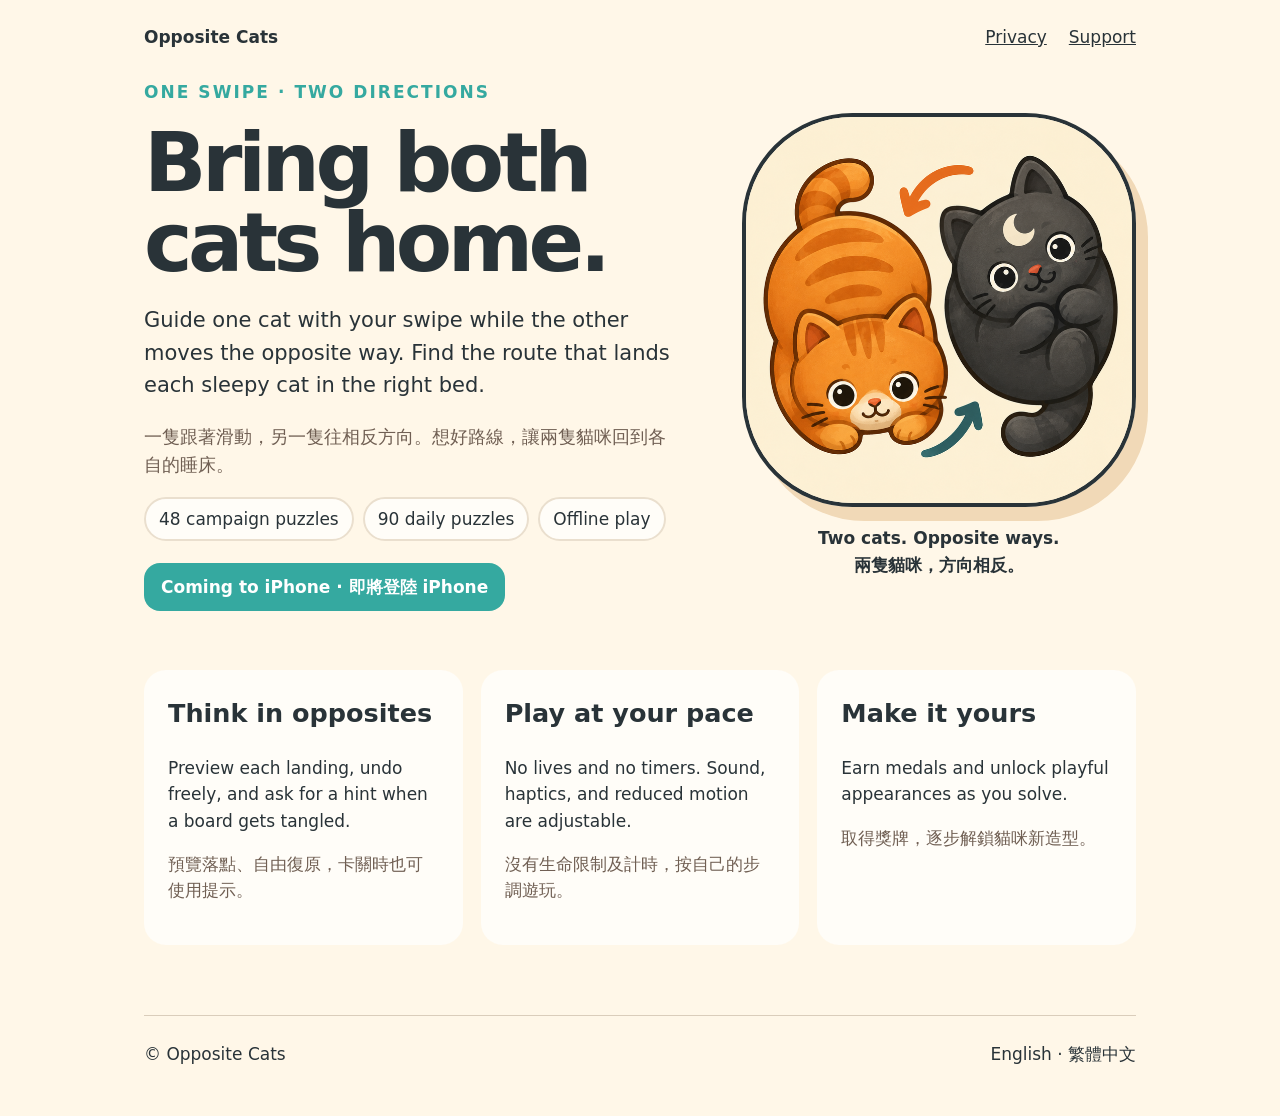
==== index.html @ fc0e81f7 "Publish Opposite Cats website" ====
<!doctype html>
<html lang="en"><head><meta charset="utf-8"><meta name="viewport" content="width=device-width,initial-scale=1">
<title>Opposite Cats</title><meta name="description" content="A cozy two-cat puzzle for iPhone."><link rel="stylesheet" href="styles.css"></head>
<body><main><nav><strong>Opposite Cats</strong><span><a href="privacy.html">Privacy</a><a href="support.html">Support</a></span></nav>
<section class="hero"><div><p class="eyebrow">ONE SWIPE · TWO DIRECTIONS</p><h1>Bring both cats home.</h1><p class="lede">Guide one cat with your swipe while the other moves the opposite way. Find the route that lands each sleepy cat in the right bed.</p><p class="zh" lang="zh-Hant">一隻跟著滑動，另一隻往相反方向。想好路線，讓兩隻貓咪回到各自的睡床。</p><div class="badges"><span>48 campaign puzzles</span><span>90 daily puzzles</span><span>Offline play</span></div><p class="coming">Coming to iPhone · 即將登陸 iPhone</p></div><figure class="icon"><img src="app-icon.png" alt="Orange and charcoal cats moving in opposite directions"><figcaption>Two cats. Opposite ways.<br><span lang="zh-Hant">兩隻貓咪，方向相反。</span></figcaption></figure></section>
<section class="cards"><article><h2>Think in opposites</h2><p>Preview each landing, undo freely, and ask for a hint when a board gets tangled.</p><p lang="zh-Hant">預覽落點、自由復原，卡關時也可使用提示。</p></article><article><h2>Play at your pace</h2><p>No lives and no timers. Sound, haptics, and reduced motion are adjustable.</p><p lang="zh-Hant">沒有生命限制及計時，按自己的步調遊玩。</p></article><article><h2>Make it yours</h2><p>Earn medals and unlock playful appearances as you solve.</p><p lang="zh-Hant">取得獎牌，逐步解鎖貓咪新造型。</p></article></section>
<footer><span>© Opposite Cats</span><span>English · 繁體中文</span></footer></main></body></html>
---- styles.css ----
:root{--cream:#fff7e8;--ink:#293338;--coral:#f47766;--teal:#35a9a0;--paper:#fffdf8;--muted:#705f53}*{box-sizing:border-box}body{margin:0;background:var(--cream);color:var(--ink);font:17px/1.55 system-ui,-apple-system,sans-serif}main{max-width:1040px;margin:auto;padding:24px}nav,footer{display:flex;justify-content:space-between;align-items:center}nav a{color:inherit;margin-left:22px}.hero{min-height:590px;display:grid;grid-template-columns:1.15fr .85fr;gap:64px;align-items:center}h1{font-size:clamp(48px,7vw,82px);line-height:.98;letter-spacing:-.055em;margin:.15em 0}.eyebrow{font-weight:800;color:var(--teal);letter-spacing:.12em}.lede{font-size:21px;max-width:590px}.zh{font-size:18px;color:var(--muted);max-width:590px}.badges{display:flex;gap:9px;flex-wrap:wrap}.badges span{background:var(--paper);border:2px solid #eadfce;border-radius:999px;padding:7px 13px}.coming{display:inline-block;margin-top:22px;background:var(--teal);color:white;border-radius:16px;padding:11px 17px;font-weight:800}.icon{margin:0;text-align:center}.icon img{display:block;width:100%;aspect-ratio:1;object-fit:cover;border-radius:28%;border:4px solid var(--ink);box-shadow:12px 14px 0 #f1d9b7}.icon figcaption{margin-top:18px;font-weight:800}.cards{display:grid;grid-template-columns:repeat(3,1fr);gap:18px;margin:30px 0 70px}.cards article{background:var(--paper);padding:24px;border-radius:22px}.cards h2{margin-top:0}.cards article p:last-child{color:var(--muted)}footer{border-top:1px solid #dacdbb;padding:25px 0}@media(max-width:760px){.hero{grid-template-columns:1fr;gap:36px;padding:55px 0}.icon{max-width:430px}.cards{grid-template-columns:1fr}nav span{display:flex;flex-direction:column;align-items:end}.hero h1{font-size:54px}}
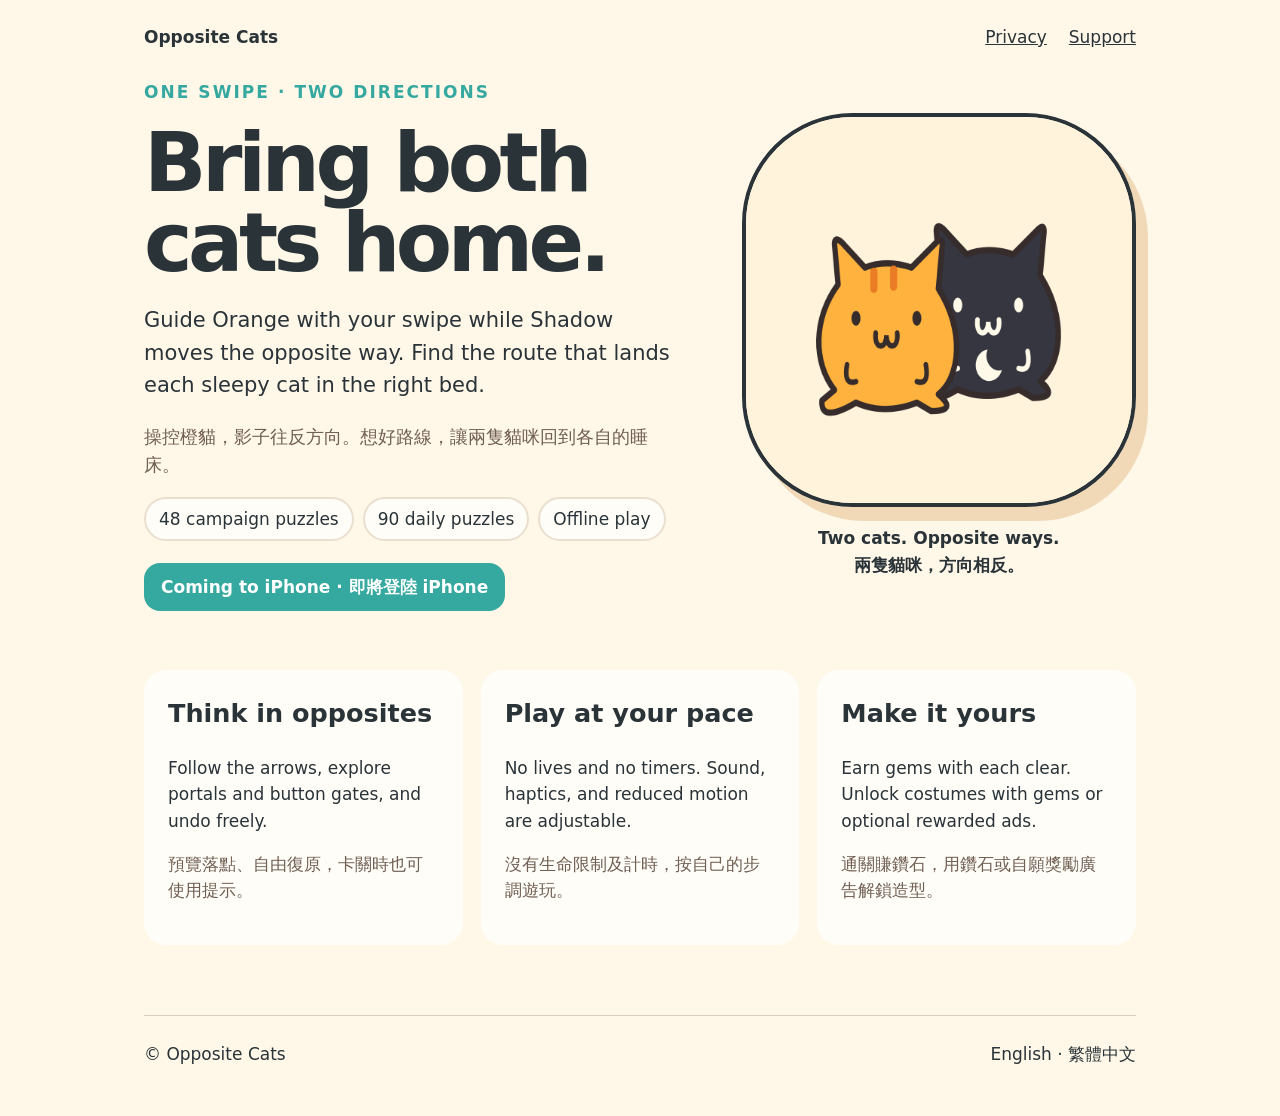
==== commit 52d39560: "Refresh Orange and Shadow artwork and earned cosmetic description" ====
--- a/index.html
+++ b/index.html
@@ -2,6 +2,6 @@
 <html lang="en"><head><meta charset="utf-8"><meta name="viewport" content="width=device-width,initial-scale=1">
 <title>Opposite Cats</title><meta name="description" content="A cozy two-cat puzzle for iPhone."><link rel="stylesheet" href="styles.css"></head>
 <body><main><nav><strong>Opposite Cats</strong><span><a href="privacy.html">Privacy</a><a href="support.html">Support</a></span></nav>
-<section class="hero"><div><p class="eyebrow">ONE SWIPE · TWO DIRECTIONS</p><h1>Bring both cats home.</h1><p class="lede">Guide one cat with your swipe while the other moves the opposite way. Find the route that lands each sleepy cat in the right bed.</p><p class="zh" lang="zh-Hant">一隻跟著滑動，另一隻往相反方向。想好路線，讓兩隻貓咪回到各自的睡床。</p><div class="badges"><span>48 campaign puzzles</span><span>90 daily puzzles</span><span>Offline play</span></div><p class="coming">Coming to iPhone · 即將登陸 iPhone</p></div><figure class="icon"><img src="app-icon.png" alt="Orange and charcoal cats moving in opposite directions"><figcaption>Two cats. Opposite ways.<br><span lang="zh-Hant">兩隻貓咪，方向相反。</span></figcaption></figure></section>
-<section class="cards"><article><h2>Think in opposites</h2><p>Preview each landing, undo freely, and ask for a hint when a board gets tangled.</p><p lang="zh-Hant">預覽落點、自由復原，卡關時也可使用提示。</p></article><article><h2>Play at your pace</h2><p>No lives and no timers. Sound, haptics, and reduced motion are adjustable.</p><p lang="zh-Hant">沒有生命限制及計時，按自己的步調遊玩。</p></article><article><h2>Make it yours</h2><p>Earn medals and unlock playful appearances as you solve.</p><p lang="zh-Hant">取得獎牌，逐步解鎖貓咪新造型。</p></article></section>
+<section class="hero"><div><p class="eyebrow">ONE SWIPE · TWO DIRECTIONS</p><h1>Bring both cats home.</h1><p class="lede">Guide Orange with your swipe while Shadow moves the opposite way. Find the route that lands each sleepy cat in the right bed.</p><p class="zh" lang="zh-Hant">操控橙貓，影子往反方向。想好路線，讓兩隻貓咪回到各自的睡床。</p><div class="badges"><span>48 campaign puzzles</span><span>90 daily puzzles</span><span>Offline play</span></div><p class="coming">Coming to iPhone · 即將登陸 iPhone</p></div><figure class="icon"><img src="app-icon.png" alt="Orange and charcoal cats moving in opposite directions"><figcaption>Two cats. Opposite ways.<br><span lang="zh-Hant">兩隻貓咪，方向相反。</span></figcaption></figure></section>
+<section class="cards"><article><h2>Think in opposites</h2><p>Follow the arrows, explore portals and button gates, and undo freely.</p><p lang="zh-Hant">預覽落點、自由復原，卡關時也可使用提示。</p></article><article><h2>Play at your pace</h2><p>No lives and no timers. Sound, haptics, and reduced motion are adjustable.</p><p lang="zh-Hant">沒有生命限制及計時，按自己的步調遊玩。</p></article><article><h2>Make it yours</h2><p>Earn gems with each clear. Unlock costumes with gems or optional rewarded ads.</p><p lang="zh-Hant">通關賺鑽石，用鑽石或自願獎勵廣告解鎖造型。</p></article></section>
 <footer><span>© Opposite Cats</span><span>English · 繁體中文</span></footer></main></body></html>
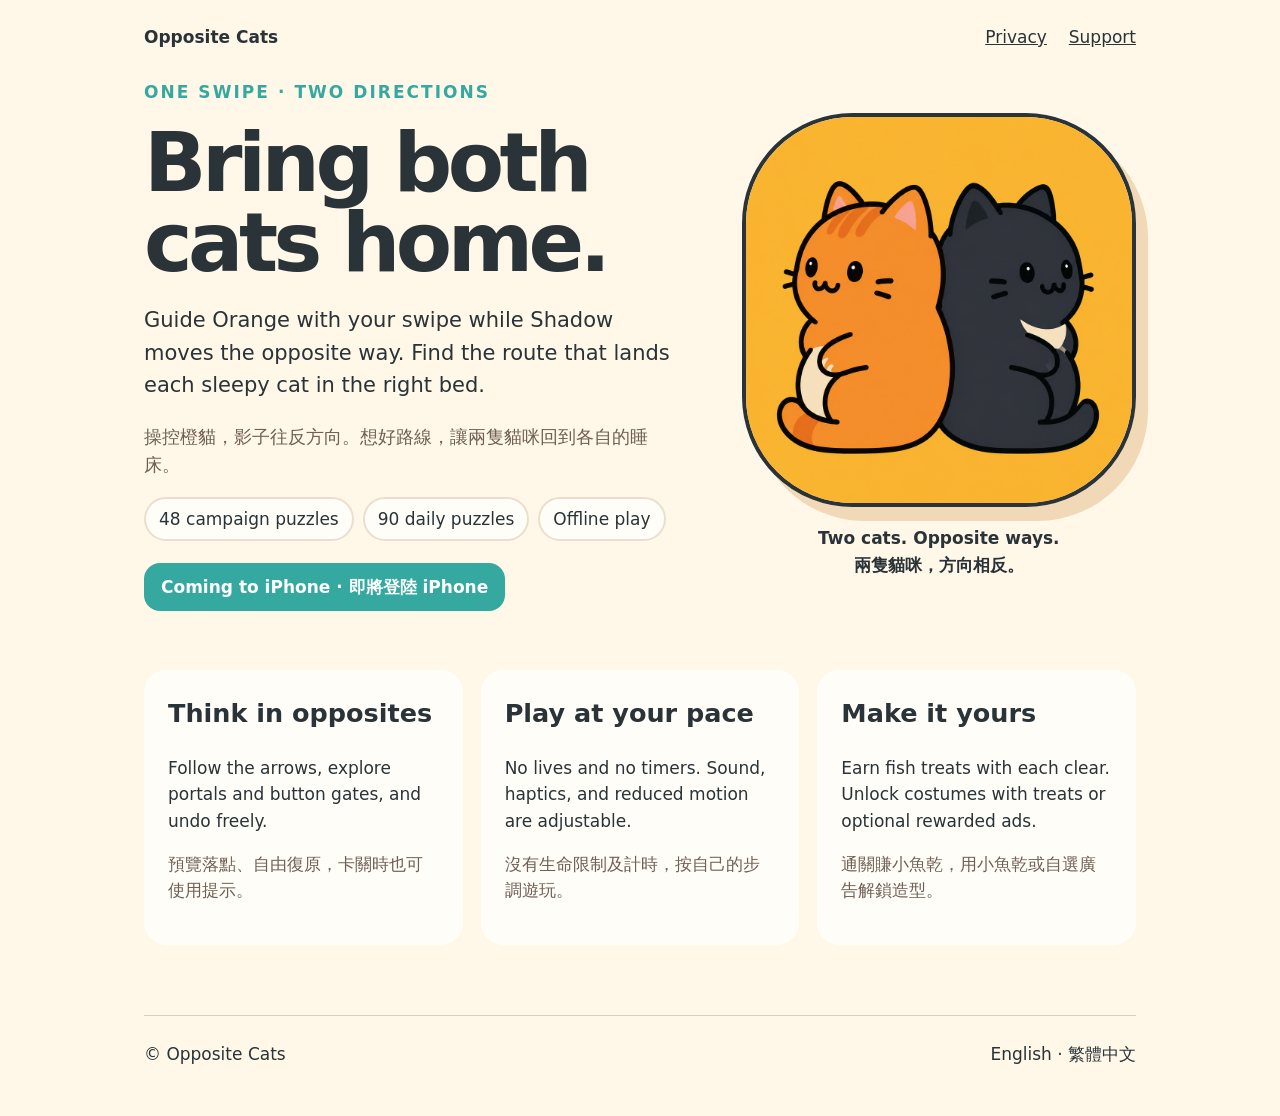
==== commit 6a8e26c4: "Align coming-soon page with fish treats and approved icon" ====
--- a/index.html
+++ b/index.html
@@ -3,5 +3,5 @@
 <title>Opposite Cats</title><meta name="description" content="A cozy two-cat puzzle for iPhone."><link rel="stylesheet" href="styles.css"></head>
 <body><main><nav><strong>Opposite Cats</strong><span><a href="privacy.html">Privacy</a><a href="support.html">Support</a></span></nav>
 <section class="hero"><div><p class="eyebrow">ONE SWIPE · TWO DIRECTIONS</p><h1>Bring both cats home.</h1><p class="lede">Guide Orange with your swipe while Shadow moves the opposite way. Find the route that lands each sleepy cat in the right bed.</p><p class="zh" lang="zh-Hant">操控橙貓，影子往反方向。想好路線，讓兩隻貓咪回到各自的睡床。</p><div class="badges"><span>48 campaign puzzles</span><span>90 daily puzzles</span><span>Offline play</span></div><p class="coming">Coming to iPhone · 即將登陸 iPhone</p></div><figure class="icon"><img src="app-icon.png" alt="Orange and charcoal cats moving in opposite directions"><figcaption>Two cats. Opposite ways.<br><span lang="zh-Hant">兩隻貓咪，方向相反。</span></figcaption></figure></section>
-<section class="cards"><article><h2>Think in opposites</h2><p>Follow the arrows, explore portals and button gates, and undo freely.</p><p lang="zh-Hant">預覽落點、自由復原，卡關時也可使用提示。</p></article><article><h2>Play at your pace</h2><p>No lives and no timers. Sound, haptics, and reduced motion are adjustable.</p><p lang="zh-Hant">沒有生命限制及計時，按自己的步調遊玩。</p></article><article><h2>Make it yours</h2><p>Earn gems with each clear. Unlock costumes with gems or optional rewarded ads.</p><p lang="zh-Hant">通關賺鑽石，用鑽石或自願獎勵廣告解鎖造型。</p></article></section>
+<section class="cards"><article><h2>Think in opposites</h2><p>Follow the arrows, explore portals and button gates, and undo freely.</p><p lang="zh-Hant">預覽落點、自由復原，卡關時也可使用提示。</p></article><article><h2>Play at your pace</h2><p>No lives and no timers. Sound, haptics, and reduced motion are adjustable.</p><p lang="zh-Hant">沒有生命限制及計時，按自己的步調遊玩。</p></article><article><h2>Make it yours</h2><p>Earn fish treats with each clear. Unlock costumes with treats or optional rewarded ads.</p><p lang="zh-Hant">通關賺小魚乾，用小魚乾或自選廣告解鎖造型。</p></article></section>
 <footer><span>© Opposite Cats</span><span>English · 繁體中文</span></footer></main></body></html>
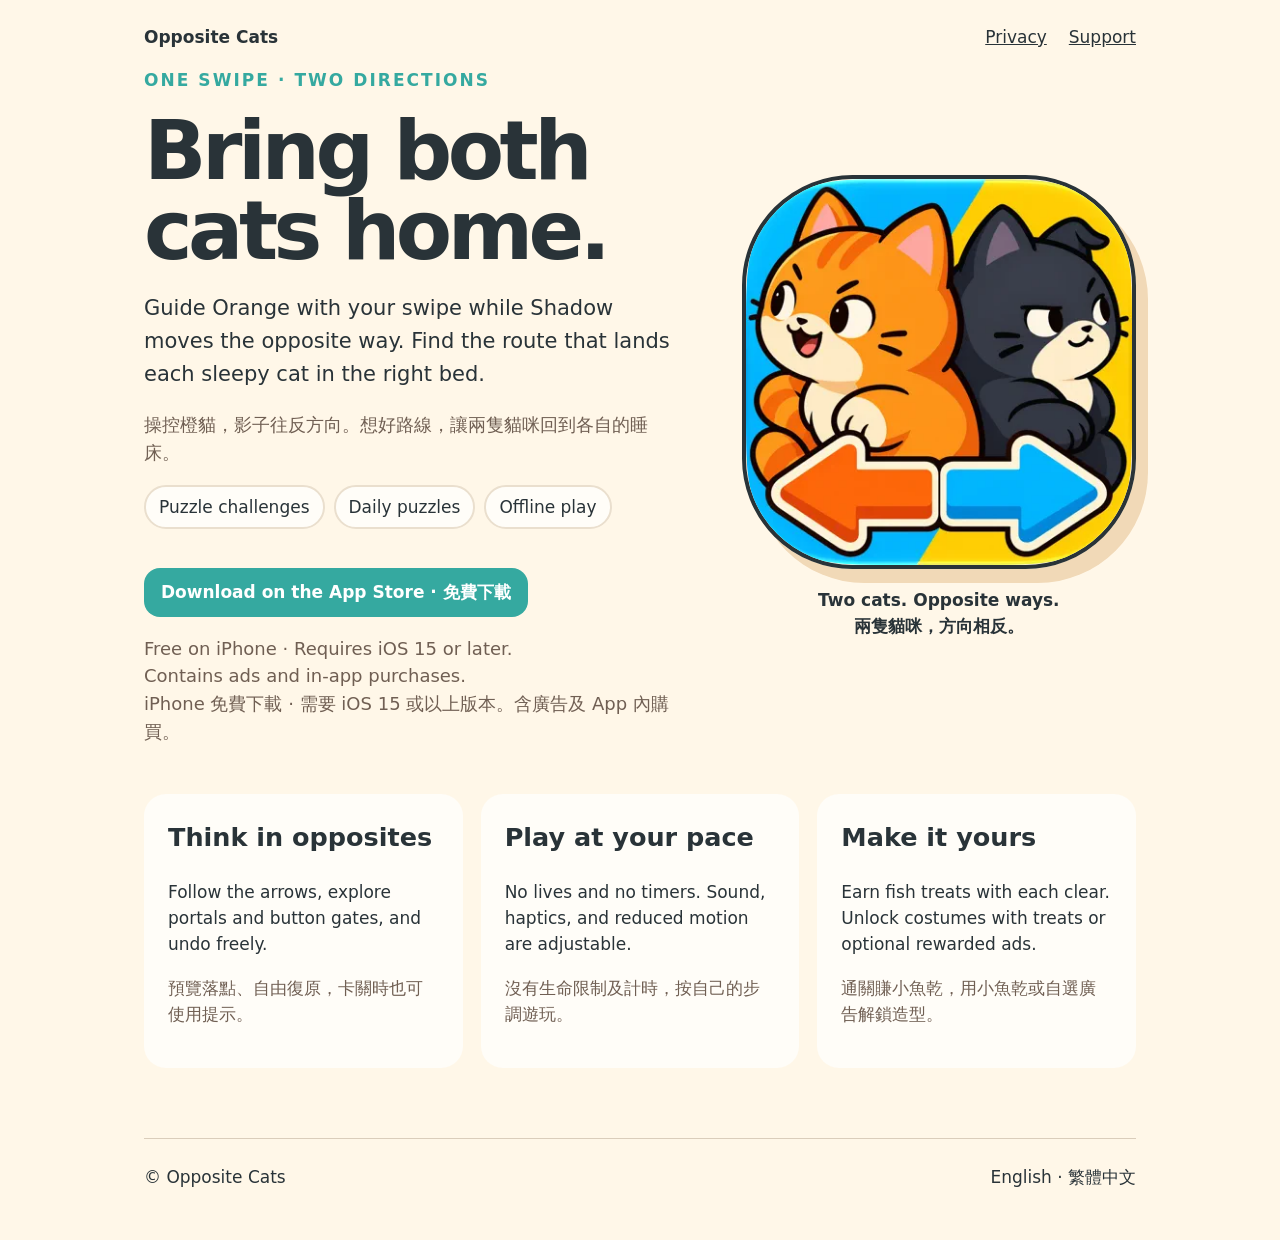
==== commit ba28f5f8: "Update game landing page with App Store download and latest icon" ====
--- a/index.html
+++ b/index.html
@@ -2,6 +2,6 @@
 <html lang="en"><head><meta charset="utf-8"><meta name="viewport" content="width=device-width,initial-scale=1">
 <title>Opposite Cats</title><meta name="description" content="A cozy two-cat puzzle for iPhone."><link rel="stylesheet" href="styles.css"></head>
 <body><main><nav><strong>Opposite Cats</strong><span><a href="privacy.html">Privacy</a><a href="support.html">Support</a></span></nav>
-<section class="hero"><div><p class="eyebrow">ONE SWIPE · TWO DIRECTIONS</p><h1>Bring both cats home.</h1><p class="lede">Guide Orange with your swipe while Shadow moves the opposite way. Find the route that lands each sleepy cat in the right bed.</p><p class="zh" lang="zh-Hant">操控橙貓，影子往反方向。想好路線，讓兩隻貓咪回到各自的睡床。</p><div class="badges"><span>48 campaign puzzles</span><span>90 daily puzzles</span><span>Offline play</span></div><p class="coming">Coming to iPhone · 即將登陸 iPhone</p></div><figure class="icon"><img src="app-icon.png" alt="Orange and charcoal cats moving in opposite directions"><figcaption>Two cats. Opposite ways.<br><span lang="zh-Hant">兩隻貓咪，方向相反。</span></figcaption></figure></section>
+<section class="hero"><div><p class="eyebrow">ONE SWIPE · TWO DIRECTIONS</p><h1>Bring both cats home.</h1><p class="lede">Guide Orange with your swipe while Shadow moves the opposite way. Find the route that lands each sleepy cat in the right bed.</p><p class="zh" lang="zh-Hant">操控橙貓，影子往反方向。想好路線，讓兩隻貓咪回到各自的睡床。</p><div class="badges"><span>Puzzle challenges</span><span>Daily puzzles</span><span>Offline play</span></div><p><a class="coming" href="https://apps.apple.com/app/id6809505456">Download on the App Store · 免費下載</a></p><p class="zh">Free on iPhone · Requires iOS 15 or later.<br>Contains ads and in-app purchases.<br><span lang="zh-Hant">iPhone 免費下載 · 需要 iOS 15 或以上版本。含廣告及 App 內購買。</span></p></div><figure class="icon"><img src="app-icon.png" alt="Orange and charcoal cats moving in opposite directions"><figcaption>Two cats. Opposite ways.<br><span lang="zh-Hant">兩隻貓咪，方向相反。</span></figcaption></figure></section>
 <section class="cards"><article><h2>Think in opposites</h2><p>Follow the arrows, explore portals and button gates, and undo freely.</p><p lang="zh-Hant">預覽落點、自由復原，卡關時也可使用提示。</p></article><article><h2>Play at your pace</h2><p>No lives and no timers. Sound, haptics, and reduced motion are adjustable.</p><p lang="zh-Hant">沒有生命限制及計時，按自己的步調遊玩。</p></article><article><h2>Make it yours</h2><p>Earn fish treats with each clear. Unlock costumes with treats or optional rewarded ads.</p><p lang="zh-Hant">通關賺小魚乾，用小魚乾或自選廣告解鎖造型。</p></article></section>
 <footer><span>© Opposite Cats</span><span>English · 繁體中文</span></footer></main></body></html>
--- a/styles.css
+++ b/styles.css
@@ -1 +1,3 @@
 :root{--cream:#fff7e8;--ink:#293338;--coral:#f47766;--teal:#35a9a0;--paper:#fffdf8;--muted:#705f53}*{box-sizing:border-box}body{margin:0;background:var(--cream);color:var(--ink);font:17px/1.55 system-ui,-apple-system,sans-serif}main{max-width:1040px;margin:auto;padding:24px}nav,footer{display:flex;justify-content:space-between;align-items:center}nav a{color:inherit;margin-left:22px}.hero{min-height:590px;display:grid;grid-template-columns:1.15fr .85fr;gap:64px;align-items:center}h1{font-size:clamp(48px,7vw,82px);line-height:.98;letter-spacing:-.055em;margin:.15em 0}.eyebrow{font-weight:800;color:var(--teal);letter-spacing:.12em}.lede{font-size:21px;max-width:590px}.zh{font-size:18px;color:var(--muted);max-width:590px}.badges{display:flex;gap:9px;flex-wrap:wrap}.badges span{background:var(--paper);border:2px solid #eadfce;border-radius:999px;padding:7px 13px}.coming{display:inline-block;margin-top:22px;background:var(--teal);color:white;border-radius:16px;padding:11px 17px;font-weight:800}.icon{margin:0;text-align:center}.icon img{display:block;width:100%;aspect-ratio:1;object-fit:cover;border-radius:28%;border:4px solid var(--ink);box-shadow:12px 14px 0 #f1d9b7}.icon figcaption{margin-top:18px;font-weight:800}.cards{display:grid;grid-template-columns:repeat(3,1fr);gap:18px;margin:30px 0 70px}.cards article{background:var(--paper);padding:24px;border-radius:22px}.cards h2{margin-top:0}.cards article p:last-child{color:var(--muted)}footer{border-top:1px solid #dacdbb;padding:25px 0}@media(max-width:760px){.hero{grid-template-columns:1fr;gap:36px;padding:55px 0}.icon{max-width:430px}.cards{grid-template-columns:1fr}nav span{display:flex;flex-direction:column;align-items:end}.hero h1{font-size:54px}}
+
+a.coming{text-decoration:none}a.coming:hover{background:#25857e}a.coming:focus-visible{outline:3px solid var(--ink);outline-offset:4px}
